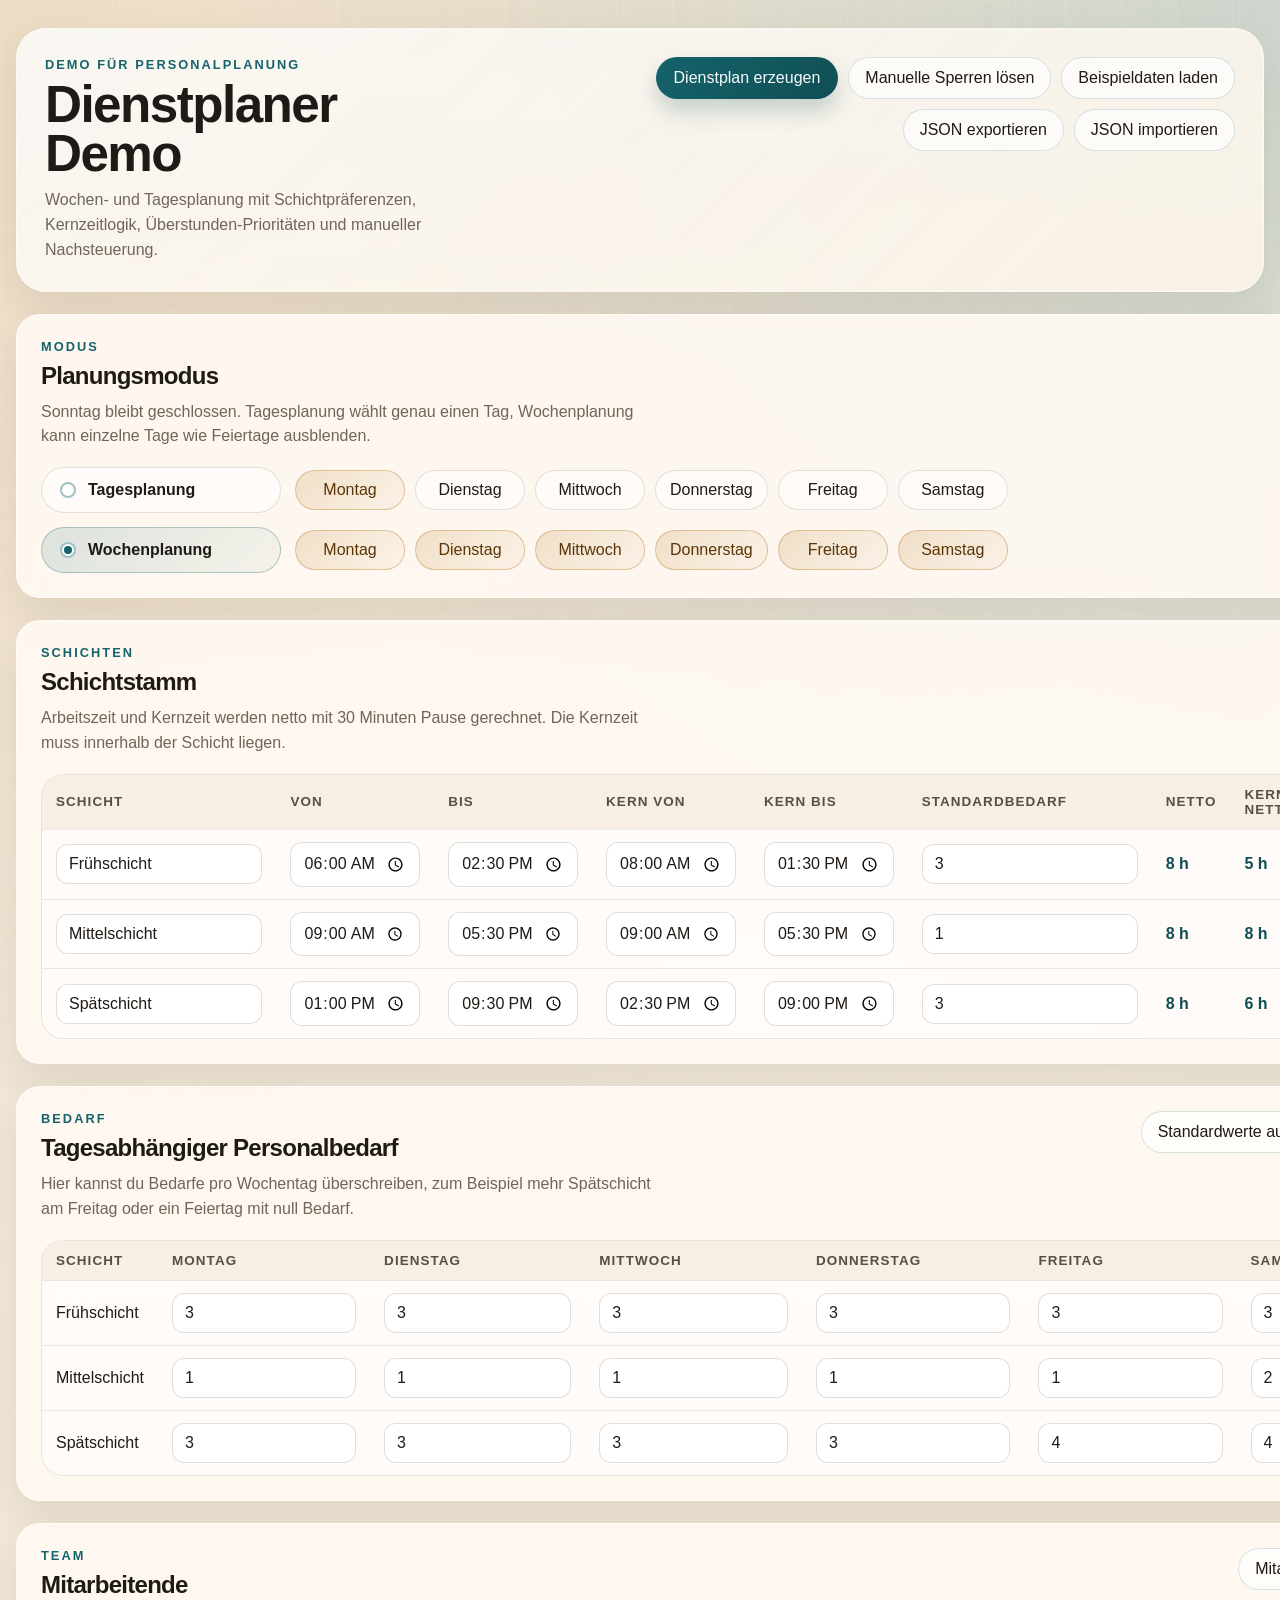
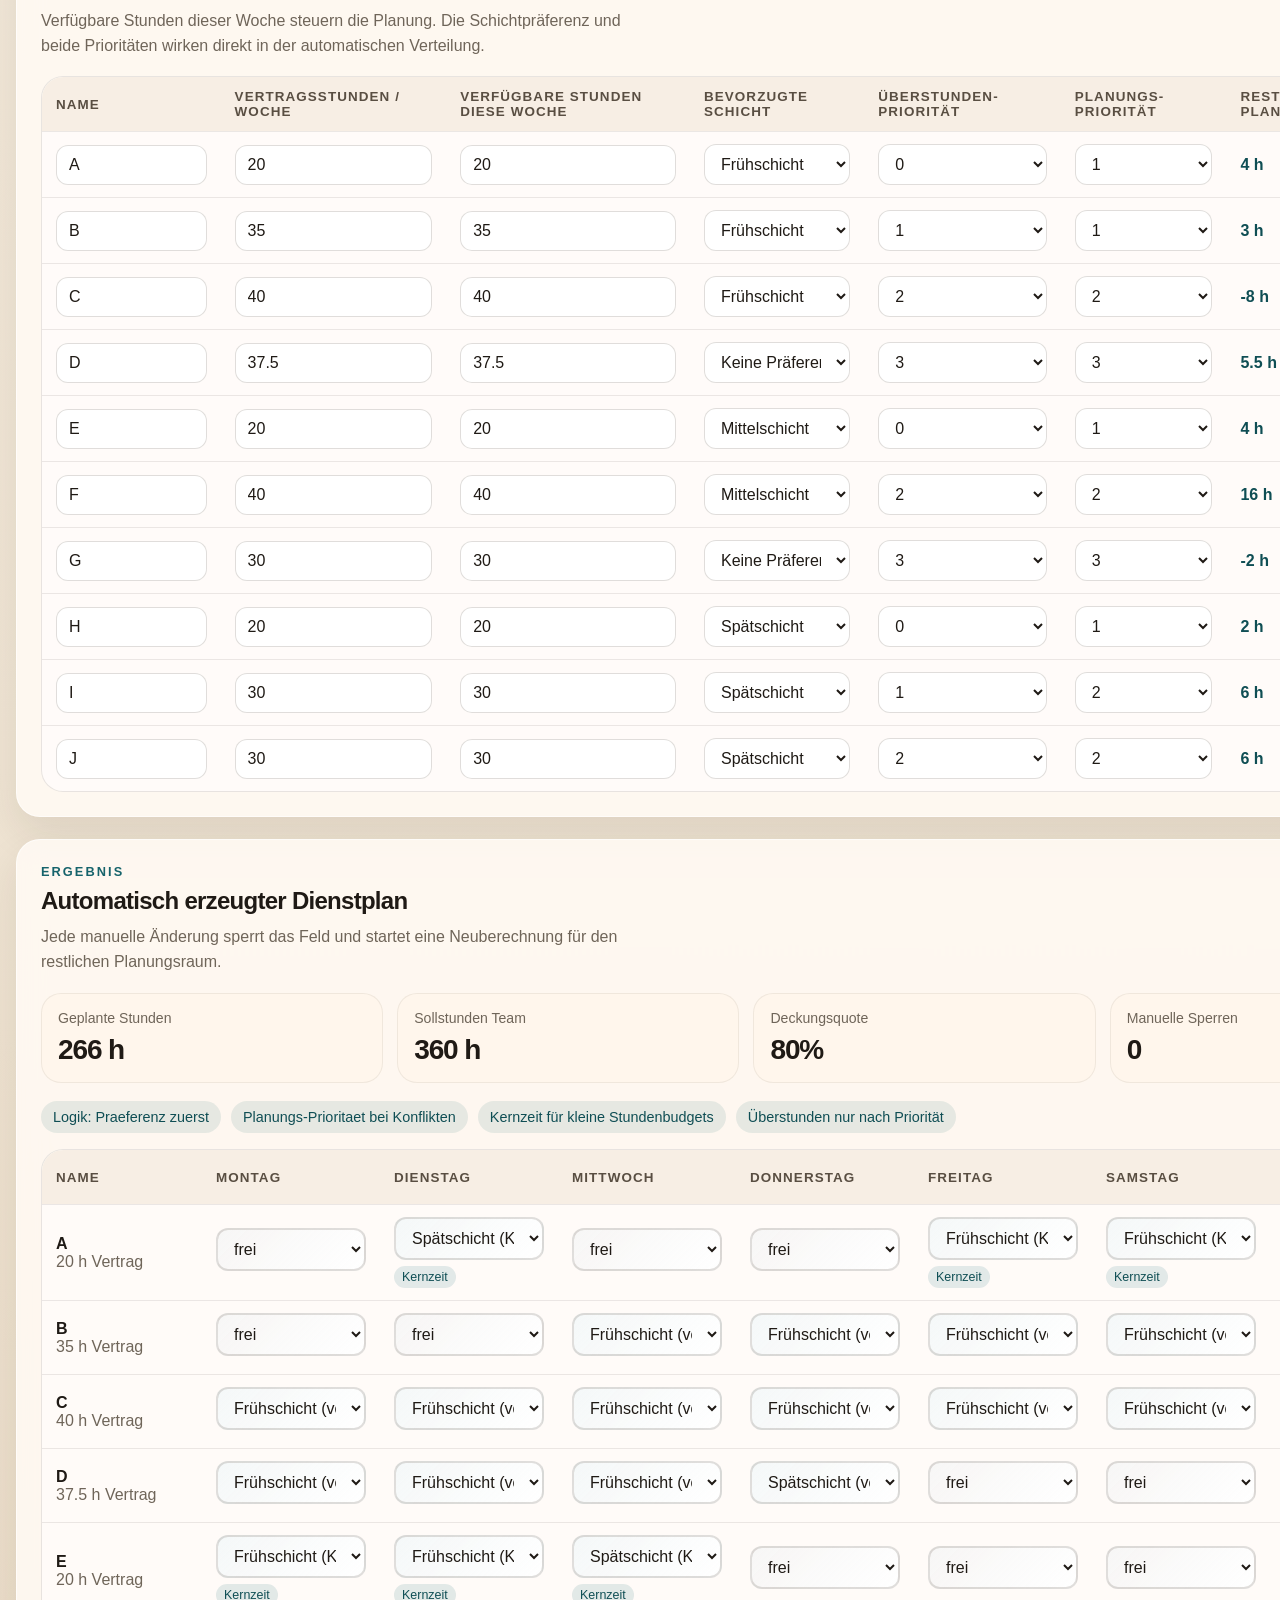
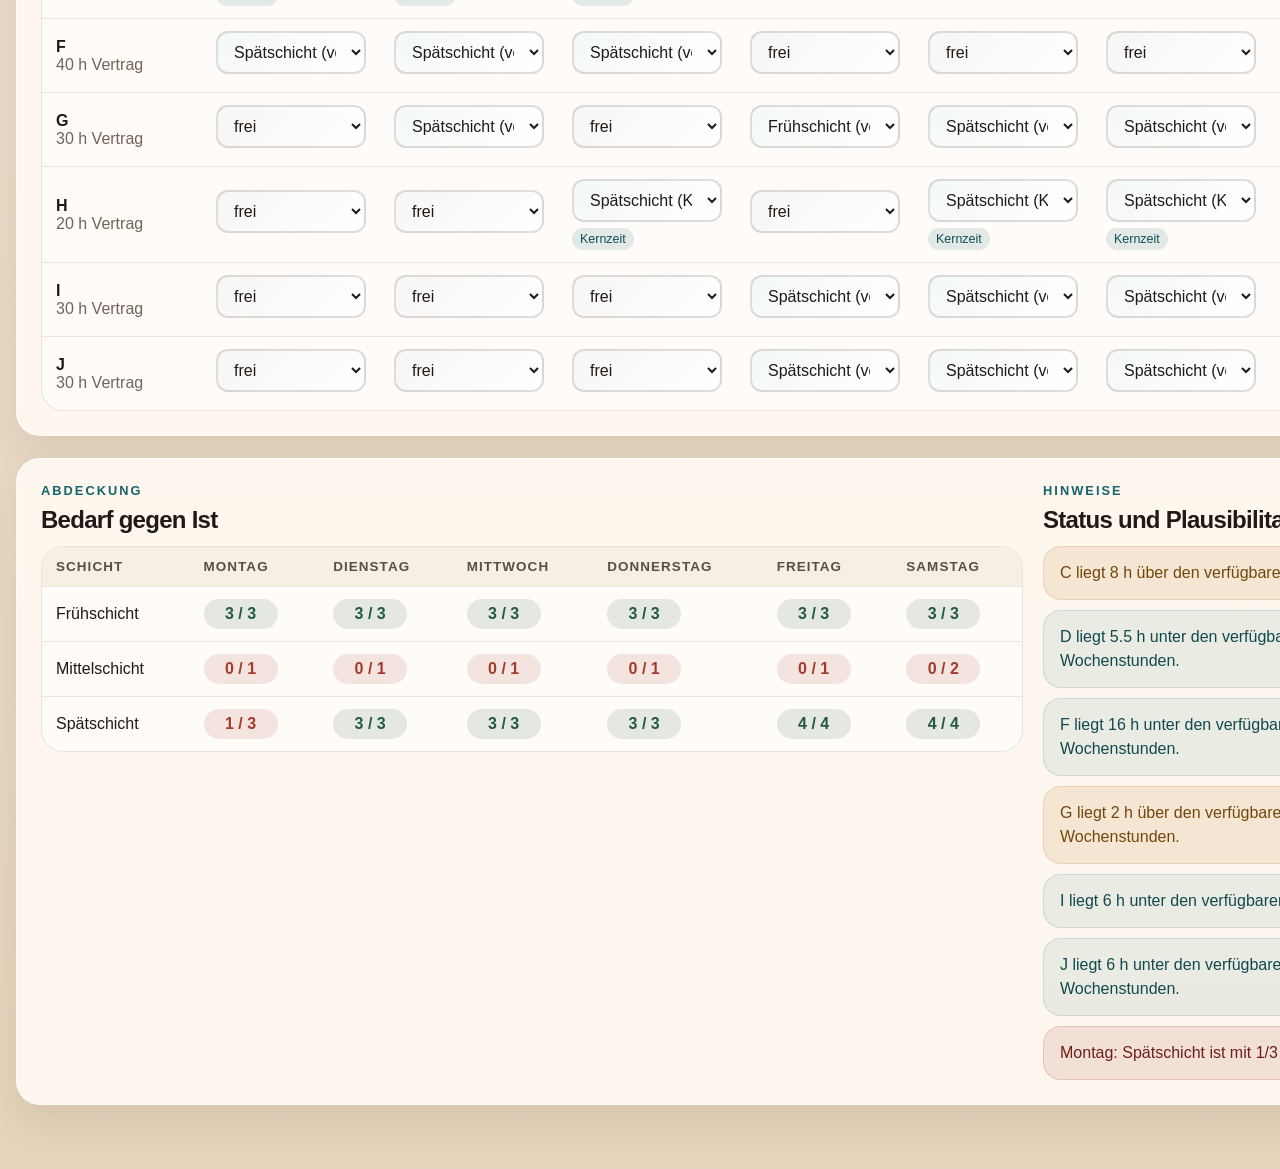
==== Dientsplan Demo/index.html @ a8983b0c "1.0.0" ====
<!doctype html>
<html lang="de">
  <head>
    <meta charset="utf-8" />
    <meta name="viewport" content="width=device-width, initial-scale=1" />
    <title>Dienstplan Demo</title>
    <link rel="stylesheet" href="styles.css" />
  </head>
  <body>
    <div class="page-shell">
      <header class="hero">
        <div>
          <p class="eyebrow">Demo für Personalplanung</p>
          <h1>Dienstplaner Demo</h1>
          <p class="hero-copy">
            Wochen- und Tagesplanung mit Schichtpräferenzen, Kernzeitlogik,
            Überstunden-Prioritäten und manueller Nachsteuerung.
          </p>
        </div>
        <div class="hero-actions">
          <button class="primary-button" id="generateButton" type="button">
            Dienstplan erzeugen
          </button>
          <button class="secondary-button" id="resetLocksButton" type="button">
            Manuelle Sperren lösen
          </button>
          <button class="secondary-button" id="loadSampleButton" type="button">
            Beispieldaten laden
          </button>
          <button class="secondary-button" id="exportButton" type="button">
            JSON exportieren
          </button>
          <button class="secondary-button" id="importButton" type="button">
            JSON importieren
          </button>
          <input id="importFileInput" type="file" accept=".json" hidden />
        </div>
      </header>

      <main class="layout">
        <section class="panel">
          <div class="section-header">
            <div>
              <p class="eyebrow">Modus</p>
              <h2>Planungsmodus</h2>
              <p class="section-copy">
                Sonntag bleibt geschlossen. Tagesplanung wählt genau einen Tag,
                Wochenplanung kann einzelne Tage wie Feiertage ausblenden.
              </p>
            </div>
          </div>
          <div id="modeControls" class="mode-grid"></div>
        </section>

        <section class="panel">
          <div class="section-header">
            <div>
              <p class="eyebrow">Schichten</p>
              <h2>Schichtstamm</h2>
              <p class="section-copy">
                Arbeitszeit und Kernzeit werden netto mit 30 Minuten Pause
                gerechnet. Die Kernzeit muss innerhalb der Schicht liegen.
              </p>
            </div>
            <div class="table-actions">
              <button class="secondary-button" id="addShiftButton" type="button">
                Schicht hinzufügen
              </button>
            </div>
          </div>
          <div class="table-wrap">
            <table>
              <thead>
                <tr>
                  <th>Schicht</th>
                  <th>Von</th>
                  <th>Bis</th>
                  <th>Kern von</th>
                  <th>Kern bis</th>
                  <th>Standardbedarf</th>
                  <th>Netto</th>
                  <th>Kernzeit netto</th>
                  <th></th>
                </tr>
              </thead>
              <tbody id="shiftTableBody"></tbody>
            </table>
          </div>
        </section>

        <section class="panel">
          <div class="section-header">
            <div>
              <p class="eyebrow">Bedarf</p>
              <h2>Tagesabhängiger Personalbedarf</h2>
              <p class="section-copy">
                Hier kannst du Bedarfe pro Wochentag überschreiben, zum Beispiel
                mehr Spätschicht am Freitag oder ein Feiertag mit null Bedarf.
              </p>
            </div>
            <div class="table-actions">
              <button
                class="secondary-button"
                id="syncDemandButton"
                type="button"
              >
                Standardwerte auf alle Tage anwenden
              </button>
            </div>
          </div>
          <div class="table-wrap">
            <table>
              <thead>
                <tr>
                  <th>Schicht</th>
                  <th>Montag</th>
                  <th>Dienstag</th>
                  <th>Mittwoch</th>
                  <th>Donnerstag</th>
                  <th>Freitag</th>
                  <th>Samstag</th>
                </tr>
              </thead>
              <tbody id="demandTableBody"></tbody>
            </table>
          </div>
        </section>

        <section class="panel">
          <div class="section-header">
            <div>
              <p class="eyebrow">Team</p>
              <h2>Mitarbeitende</h2>
              <p class="section-copy">
                Verfügbare Stunden dieser Woche steuern die Planung. Die
                Schichtpräferenz und beide Prioritäten wirken direkt in der
                automatischen Verteilung.
              </p>
            </div>
            <div class="table-actions">
              <button
                class="secondary-button"
                id="addEmployeeButton"
                type="button"
              >
                Mitarbeitende hinzufügen
              </button>
            </div>
          </div>
          <div class="table-wrap">
            <table>
              <thead>
                <tr>
                  <th>Name</th>
                  <th>Vertragsstunden / Woche</th>
                  <th>Verfügbare Stunden diese Woche</th>
                  <th>Bevorzugte Schicht</th>
                  <th>Überstunden-Priorität</th>
                  <th>Planungs-Priorität</th>
                  <th>Rest nach Planung</th>
                  <th></th>
                </tr>
              </thead>
              <tbody id="employeeTableBody"></tbody>
            </table>
          </div>
        </section>

        <section class="panel">
          <div class="section-header">
            <div>
              <p class="eyebrow">Ergebnis</p>
              <h2>Automatisch erzeugter Dienstplan</h2>
              <p class="section-copy">
                Jede manuelle Änderung sperrt das Feld und startet eine
                Neuberechnung für den restlichen Planungsraum.
              </p>
            </div>
          </div>

          <div id="summaryCards" class="stats-grid"></div>

          <div class="rules-strip">
            <span>Logik: Praeferenz zuerst</span>
            <span>Planungs-Prioritaet bei Konflikten</span>
            <span>Kernzeit für kleine Stundenbudgets</span>
            <span>Überstunden nur nach Priorität</span>
          </div>

          <div class="table-wrap">
            <table>
              <thead id="scheduleTableHead"></thead>
              <tbody id="scheduleTableBody"></tbody>
            </table>
          </div>
        </section>

        <section class="panel two-column-panel">
          <div>
            <div class="section-header compact">
              <div>
                <p class="eyebrow">Abdeckung</p>
                <h2>Bedarf gegen Ist</h2>
              </div>
            </div>
            <div class="table-wrap">
              <table>
                <thead>
                  <tr>
                    <th>Schicht</th>
                    <th>Montag</th>
                    <th>Dienstag</th>
                    <th>Mittwoch</th>
                    <th>Donnerstag</th>
                    <th>Freitag</th>
                    <th>Samstag</th>
                  </tr>
                </thead>
                <tbody id="coverageTableBody"></tbody>
              </table>
            </div>
          </div>

          <div>
            <div class="section-header compact">
              <div>
                <p class="eyebrow">Hinweise</p>
                <h2>Status und Plausibilitaet</h2>
              </div>
            </div>
            <div id="statusList" class="status-list"></div>
          </div>
        </section>
      </main>
    </div>

    <script src="app.js"></script>
  </body>
</html>
---- Dientsplan Demo/styles.css ----
:root {
  --bg: #efe4d3;
  --bg-strong: #e6d4bc;
  --panel: rgba(255, 250, 243, 0.9);
  --panel-strong: rgba(255, 247, 237, 0.97);
  --line: rgba(65, 53, 40, 0.14);
  --ink: #1f1a15;
  --muted: #6f6559;
  --accent: #16636b;
  --accent-soft: rgba(22, 99, 107, 0.12);
  --accent-strong: #0f4e54;
  --gold: #b77115;
  --danger: #a63a2d;
  --danger-soft: rgba(166, 58, 45, 0.12);
  --success: #245b3f;
  --success-soft: rgba(36, 91, 63, 0.12);
  --shadow: 0 18px 40px rgba(47, 36, 24, 0.09);
  --radius: 24px;
}

* {
  box-sizing: border-box;
}

body {
  margin: 0;
  min-height: 100vh;
  font-family: "Aptos", "Trebuchet MS", "Segoe UI Variable", "Segoe UI",
    sans-serif;
  color: var(--ink);
  background:
    radial-gradient(circle at top left, rgba(183, 113, 21, 0.15), transparent 28%),
    radial-gradient(circle at top right, rgba(22, 99, 107, 0.18), transparent 24%),
    linear-gradient(180deg, #f6eee2 0%, var(--bg) 54%, var(--bg-strong) 100%);
}

body::before {
  content: "";
  position: fixed;
  inset: 0;
  pointer-events: none;
  background-image:
    linear-gradient(rgba(255, 255, 255, 0.16) 1px, transparent 1px),
    linear-gradient(90deg, rgba(255, 255, 255, 0.16) 1px, transparent 1px);
  background-size: 56px 56px;
  mask-image: linear-gradient(180deg, rgba(0, 0, 0, 0.65), transparent);
}

.page-shell {
  width: min(1500px, calc(100% - 32px));
  margin: 0 auto;
  padding: 28px 0 64px;
}

.hero {
  display: flex;
  justify-content: space-between;
  gap: 24px;
  padding: 28px;
  border: 1px solid rgba(255, 255, 255, 0.55);
  border-radius: 30px;
  background:
    linear-gradient(135deg, rgba(255, 255, 255, 0.78), rgba(255, 247, 237, 0.86)),
    linear-gradient(180deg, rgba(22, 99, 107, 0.04), rgba(183, 113, 21, 0.08));
  box-shadow: var(--shadow);
  backdrop-filter: blur(14px);
}

.hero h1,
.section-header h2 {
  margin: 0;
  font-weight: 700;
  letter-spacing: -0.03em;
}

.hero h1 {
  font-size: clamp(2rem, 4vw, 3.5rem);
  line-height: 0.96;
  max-width: 12ch;
}

.hero-copy,
.section-copy {
  margin: 10px 0 0;
  max-width: 70ch;
  color: var(--muted);
  line-height: 1.55;
}

.eyebrow {
  margin: 0 0 8px;
  font-size: 0.8rem;
  font-weight: 700;
  letter-spacing: 0.16em;
  text-transform: uppercase;
  color: var(--accent);
}

.hero-actions,
.table-actions {
  display: flex;
  flex-wrap: wrap;
  gap: 10px;
  align-content: flex-start;
  justify-content: flex-end;
}

button,
input,
select {
  font: inherit;
}

button {
  border: none;
  cursor: pointer;
  transition:
    transform 0.18s ease,
    background-color 0.18s ease,
    border-color 0.18s ease,
    opacity 0.18s ease;
}

button:hover {
  transform: translateY(-1px);
}

button:active {
  transform: translateY(0);
}

.primary-button,
.secondary-button,
.chip-button,
.mode-selector,
.day-chip {
  border-radius: 999px;
}

.primary-button {
  padding: 12px 18px;
  background: linear-gradient(135deg, var(--accent), var(--accent-strong));
  color: #f8fbfb;
  box-shadow: 0 12px 22px rgba(15, 78, 84, 0.22);
}

.secondary-button {
  padding: 11px 16px;
  border: 1px solid rgba(22, 99, 107, 0.18);
  background: rgba(255, 255, 255, 0.66);
  color: var(--ink);
}

.layout {
  display: grid;
  gap: 22px;
  margin-top: 22px;
}

.panel {
  padding: 24px;
  border-radius: var(--radius);
  border: 1px solid rgba(255, 255, 255, 0.58);
  background: var(--panel);
  box-shadow: var(--shadow);
  backdrop-filter: blur(14px);
}

.section-header {
  display: flex;
  align-items: flex-start;
  justify-content: space-between;
  gap: 20px;
  margin-bottom: 18px;
}

.section-header.compact {
  margin-bottom: 12px;
}

.mode-grid {
  display: grid;
  gap: 14px;
}

.mode-row {
  display: grid;
  grid-template-columns: minmax(180px, 240px) 1fr;
  gap: 14px;
  align-items: center;
}

.mode-selector {
  display: inline-flex;
  align-items: center;
  justify-content: flex-start;
  gap: 12px;
  width: 100%;
  padding: 13px 18px;
  border: 1px solid var(--line);
  background: rgba(255, 255, 255, 0.58);
  color: var(--ink);
  font-weight: 700;
}

.mode-selector.is-active {
  border-color: rgba(22, 99, 107, 0.3);
  background: linear-gradient(135deg, rgba(22, 99, 107, 0.14), rgba(22, 99, 107, 0.04));
}

.selector-dot {
  width: 16px;
  height: 16px;
  border-radius: 50%;
  border: 2px solid rgba(22, 99, 107, 0.4);
  background: #fff;
  position: relative;
  flex-shrink: 0;
}

.mode-selector.is-active .selector-dot::after {
  content: "";
  position: absolute;
  inset: 2px;
  border-radius: 50%;
  background: var(--accent);
}

.day-chip-row {
  display: flex;
  flex-wrap: wrap;
  gap: 10px;
}

.day-chip {
  padding: 10px 14px;
  border: 1px solid var(--line);
  background: rgba(255, 255, 255, 0.55);
  color: var(--ink);
  min-width: 110px;
}

.day-chip.is-active {
  border-color: rgba(183, 113, 21, 0.35);
  background: linear-gradient(135deg, rgba(183, 113, 21, 0.18), rgba(183, 113, 21, 0.04));
  color: #5c3507;
}

.day-chip.is-closed {
  opacity: 0.46;
}

.table-wrap {
  overflow-x: auto;
  border-radius: 22px;
  border: 1px solid rgba(65, 53, 40, 0.12);
  background: rgba(255, 255, 255, 0.58);
}

table {
  width: 100%;
  border-collapse: collapse;
  min-width: 980px;
}

th,
td {
  padding: 12px 14px;
  border-bottom: 1px solid rgba(65, 53, 40, 0.1);
  text-align: left;
  vertical-align: middle;
}

thead th {
  position: sticky;
  top: 0;
  z-index: 1;
  background: rgba(247, 239, 228, 0.96);
  color: #594e42;
  font-size: 0.84rem;
  text-transform: uppercase;
  letter-spacing: 0.08em;
}

tbody tr:last-child td {
  border-bottom: none;
}

input[type="text"],
input[type="time"],
input[type="number"],
select {
  width: 100%;
  min-width: 0;
  padding: 10px 12px;
  border-radius: 12px;
  border: 1px solid rgba(65, 53, 40, 0.16);
  background: rgba(255, 255, 255, 0.9);
  color: var(--ink);
}

input:focus,
select:focus {
  outline: 2px solid rgba(22, 99, 107, 0.22);
  border-color: rgba(22, 99, 107, 0.45);
}

.metric-cell {
  font-weight: 700;
  color: var(--accent-strong);
}

.remove-button {
  width: 40px;
  height: 40px;
  border-radius: 12px;
  border: 1px solid rgba(166, 58, 45, 0.2);
  background: rgba(166, 58, 45, 0.08);
  color: var(--danger);
  font-size: 1rem;
}

.stats-grid {
  display: grid;
  grid-template-columns: repeat(auto-fit, minmax(180px, 1fr));
  gap: 14px;
  margin-bottom: 18px;
}

.stat-card {
  padding: 16px;
  border-radius: 20px;
  background: var(--panel-strong);
  border: 1px solid rgba(65, 53, 40, 0.08);
}

.stat-label {
  display: block;
  margin-bottom: 8px;
  color: var(--muted);
  font-size: 0.88rem;
}

.stat-value {
  font-size: 1.75rem;
  font-weight: 700;
  letter-spacing: -0.04em;
}

.rules-strip {
  display: flex;
  flex-wrap: wrap;
  gap: 10px;
  margin-bottom: 16px;
}

.rules-strip span,
.pill {
  display: inline-flex;
  align-items: center;
  gap: 8px;
  padding: 8px 12px;
  border-radius: 999px;
  background: rgba(22, 99, 107, 0.1);
  color: var(--accent-strong);
  font-size: 0.9rem;
}

.schedule-name-cell {
  min-width: 160px;
}

.assignment-wrapper {
  display: grid;
  gap: 6px;
}

.assignment-select {
  min-width: 150px;
  border-width: 2px;
  background:
    linear-gradient(135deg, color-mix(in srgb, var(--cell-accent, #ddd) 16%, white), white);
}

.assignment-select.is-free {
  --cell-accent: rgba(111, 101, 89, 0.35);
}

.assignment-select.is-full,
.assignment-select.is-core {
  --cell-accent: rgba(22, 99, 107, 0.28);
}

.assignment-select.is-manual {
  box-shadow: inset 0 0 0 2px rgba(183, 113, 21, 0.22);
}

.assignment-select.is-closed {
  background: rgba(111, 101, 89, 0.08);
  color: var(--muted);
}

.assignment-meta {
  display: flex;
  flex-wrap: wrap;
  gap: 6px;
}

.mini-tag {
  display: inline-flex;
  align-items: center;
  padding: 4px 8px;
  border-radius: 999px;
  background: rgba(255, 255, 255, 0.72);
  color: var(--muted);
  font-size: 0.78rem;
}

.mini-tag.manual {
  background: rgba(183, 113, 21, 0.14);
  color: #74450a;
}

.mini-tag.core {
  background: rgba(22, 99, 107, 0.12);
  color: var(--accent-strong);
}

.coverage-chip {
  display: inline-flex;
  justify-content: center;
  min-width: 74px;
  padding: 6px 10px;
  border-radius: 999px;
  font-weight: 700;
}

.coverage-chip.ok {
  background: var(--success-soft);
  color: var(--success);
}

.coverage-chip.warn {
  background: rgba(183, 113, 21, 0.14);
  color: #7b4b0b;
}

.coverage-chip.bad {
  background: var(--danger-soft);
  color: var(--danger);
}

.status-list {
  display: grid;
  gap: 10px;
}

.status-item {
  padding: 14px 16px;
  border-radius: 18px;
  background: rgba(255, 255, 255, 0.66);
  border: 1px solid rgba(65, 53, 40, 0.1);
  line-height: 1.5;
}

.status-item.error {
  background: var(--danger-soft);
  border-color: rgba(166, 58, 45, 0.18);
  color: #6d2018;
}

.status-item.warn {
  background: rgba(183, 113, 21, 0.12);
  border-color: rgba(183, 113, 21, 0.18);
  color: #72470b;
}

.status-item.info {
  background: rgba(22, 99, 107, 0.08);
  border-color: rgba(22, 99, 107, 0.14);
  color: #11494f;
}

.two-column-panel {
  display: grid;
  grid-template-columns: 1.25fr 0.95fr;
  gap: 20px;
}

.muted {
  color: var(--muted);
}

@media (max-width: 1100px) {
  .hero,
  .section-header,
  .mode-row,
  .two-column-panel {
    grid-template-columns: 1fr;
    display: grid;
  }

  .hero-actions,
  .table-actions {
    justify-content: flex-start;
  }

  .mode-row {
    gap: 10px;
  }
}

@media (max-width: 720px) {
  .page-shell {
    width: min(100% - 18px, 100%);
    padding-top: 18px;
  }

  .hero,
  .panel {
    padding: 18px;
    border-radius: 22px;
  }

  .day-chip {
    min-width: 96px;
  }

  .stats-grid {
    grid-template-columns: repeat(2, minmax(0, 1fr));
  }
}
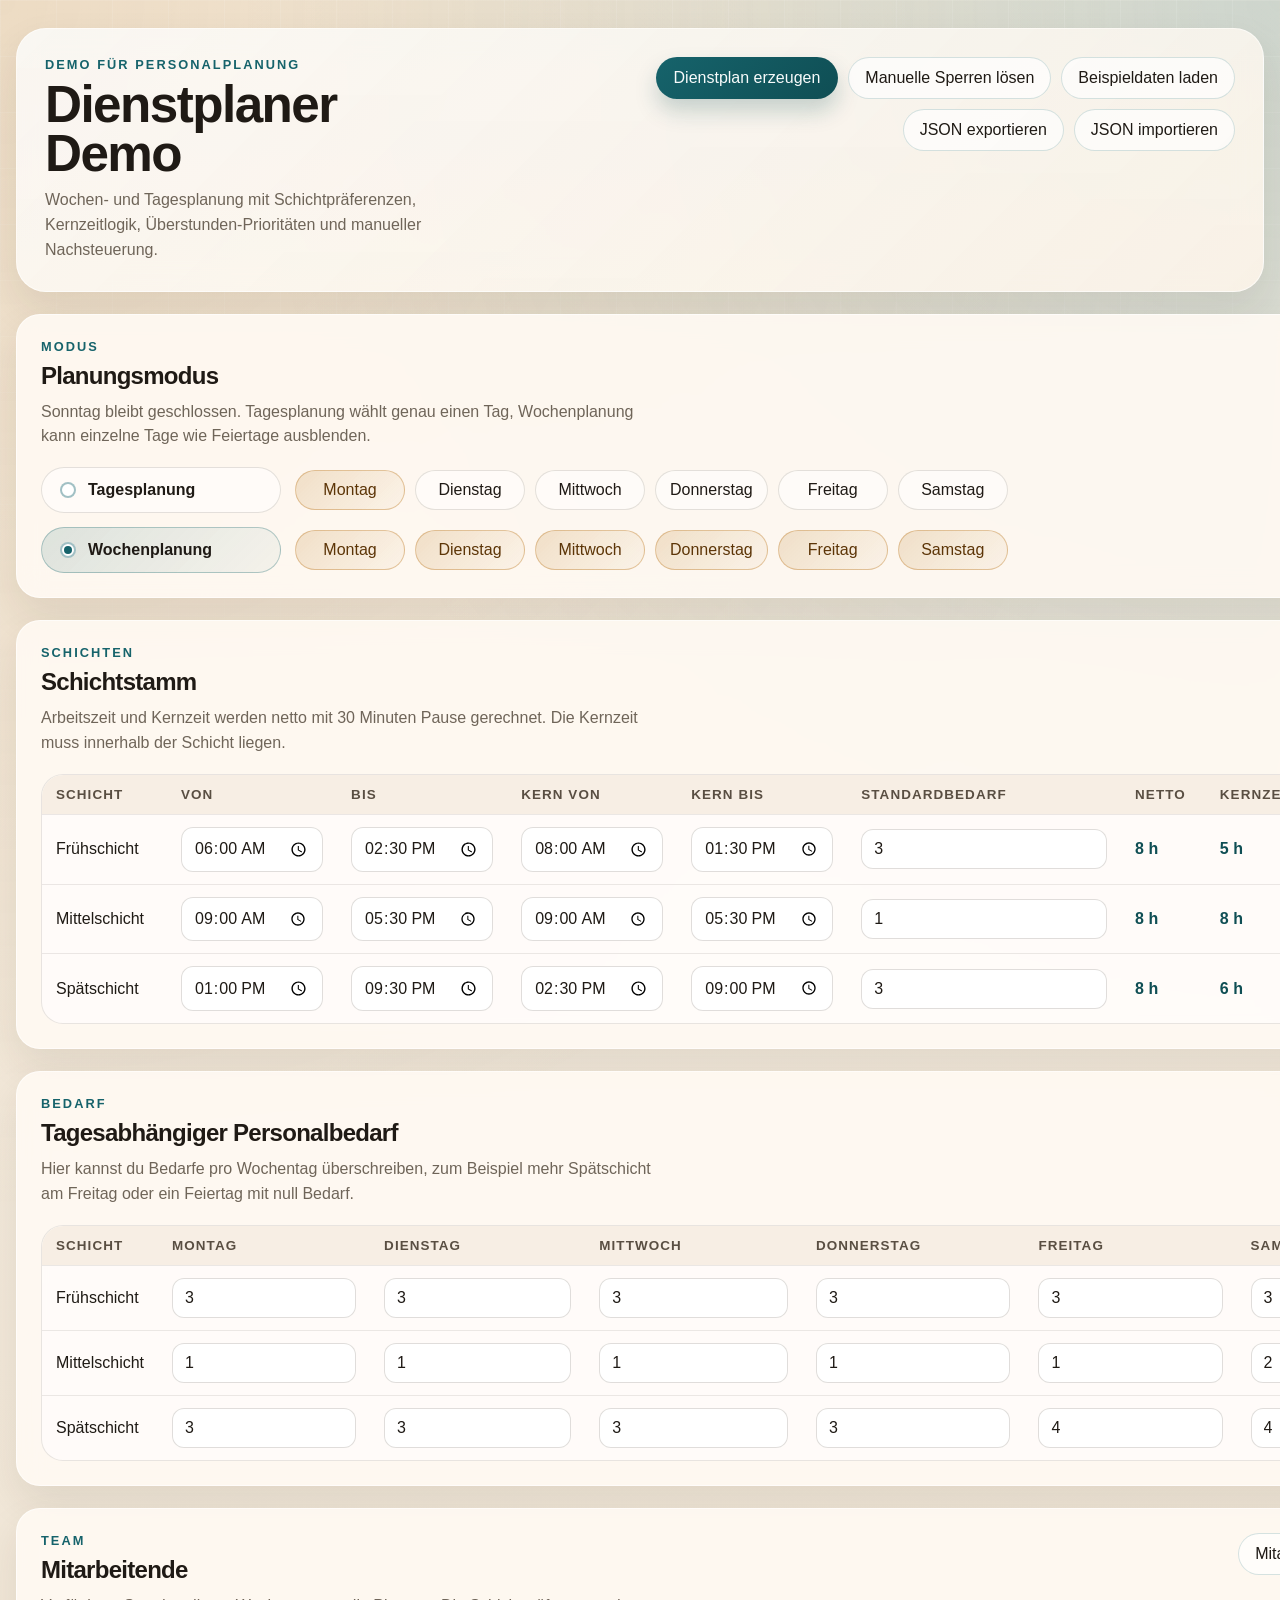
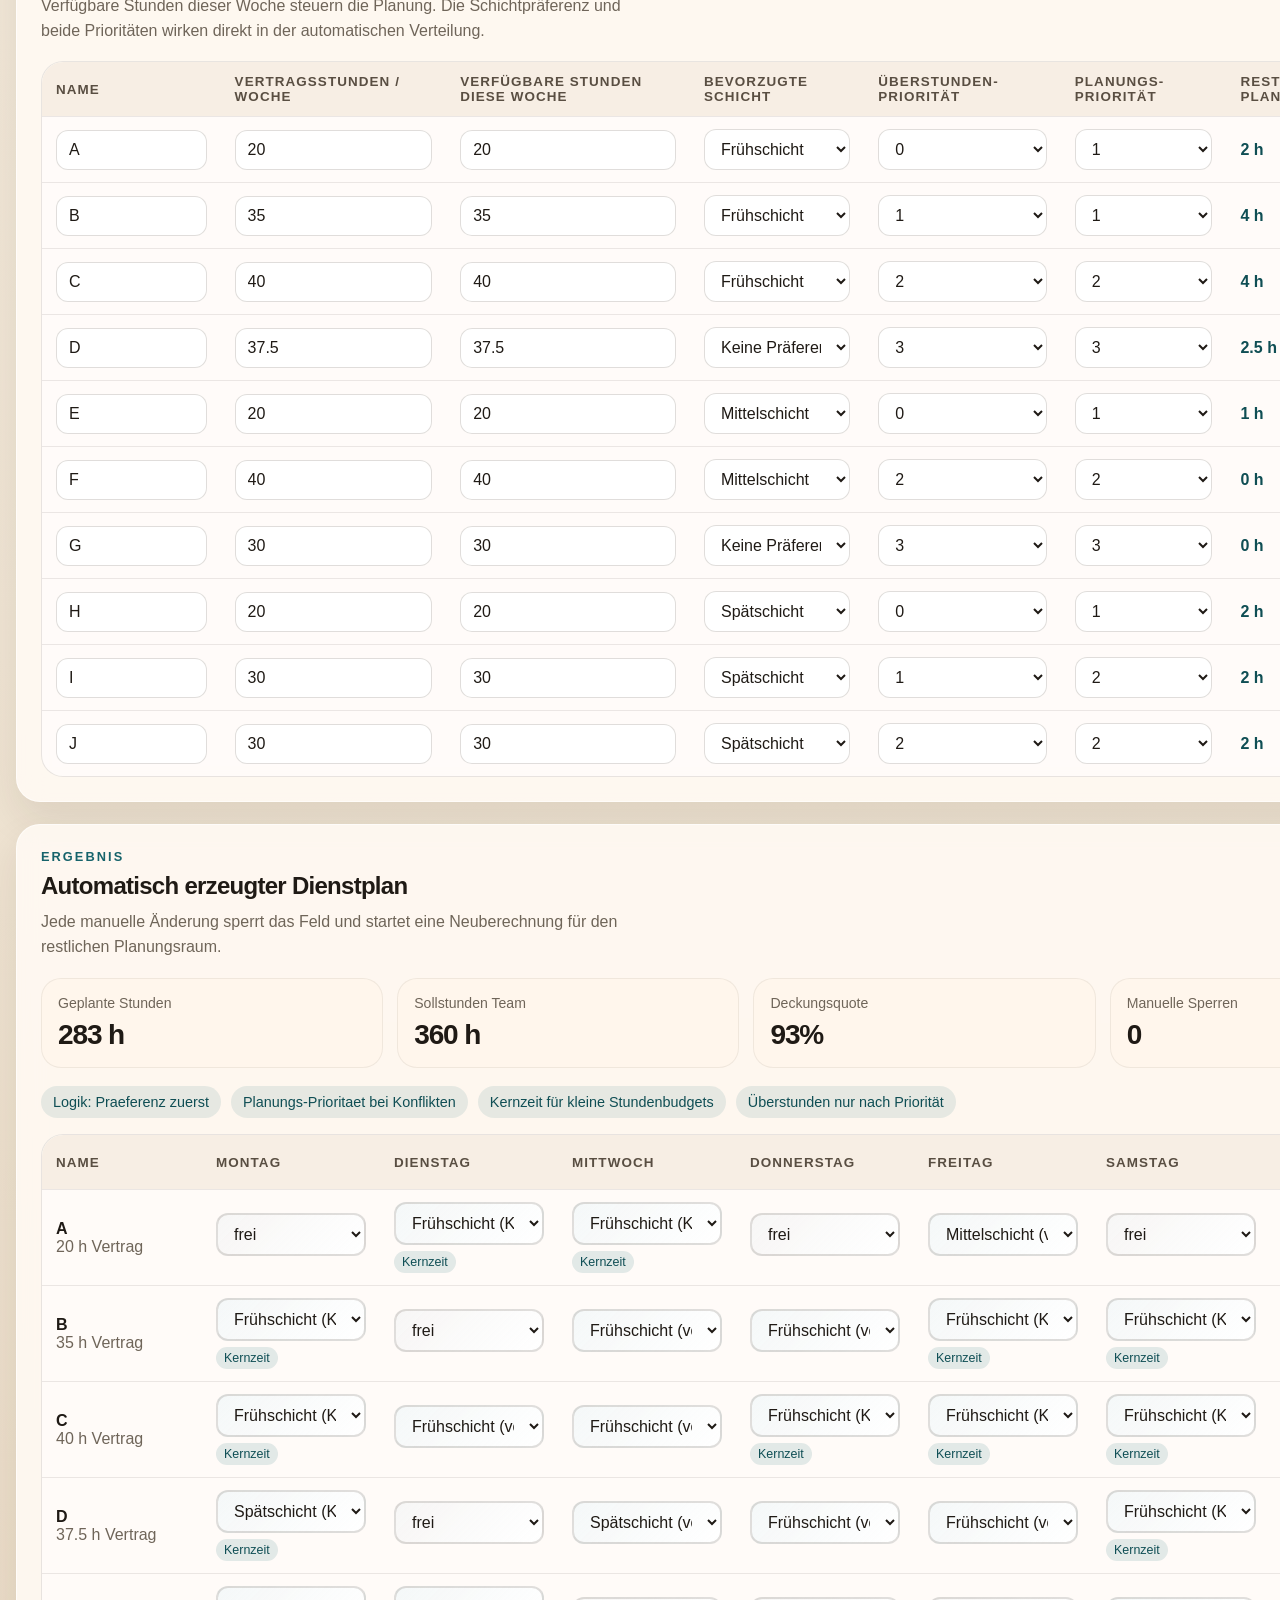
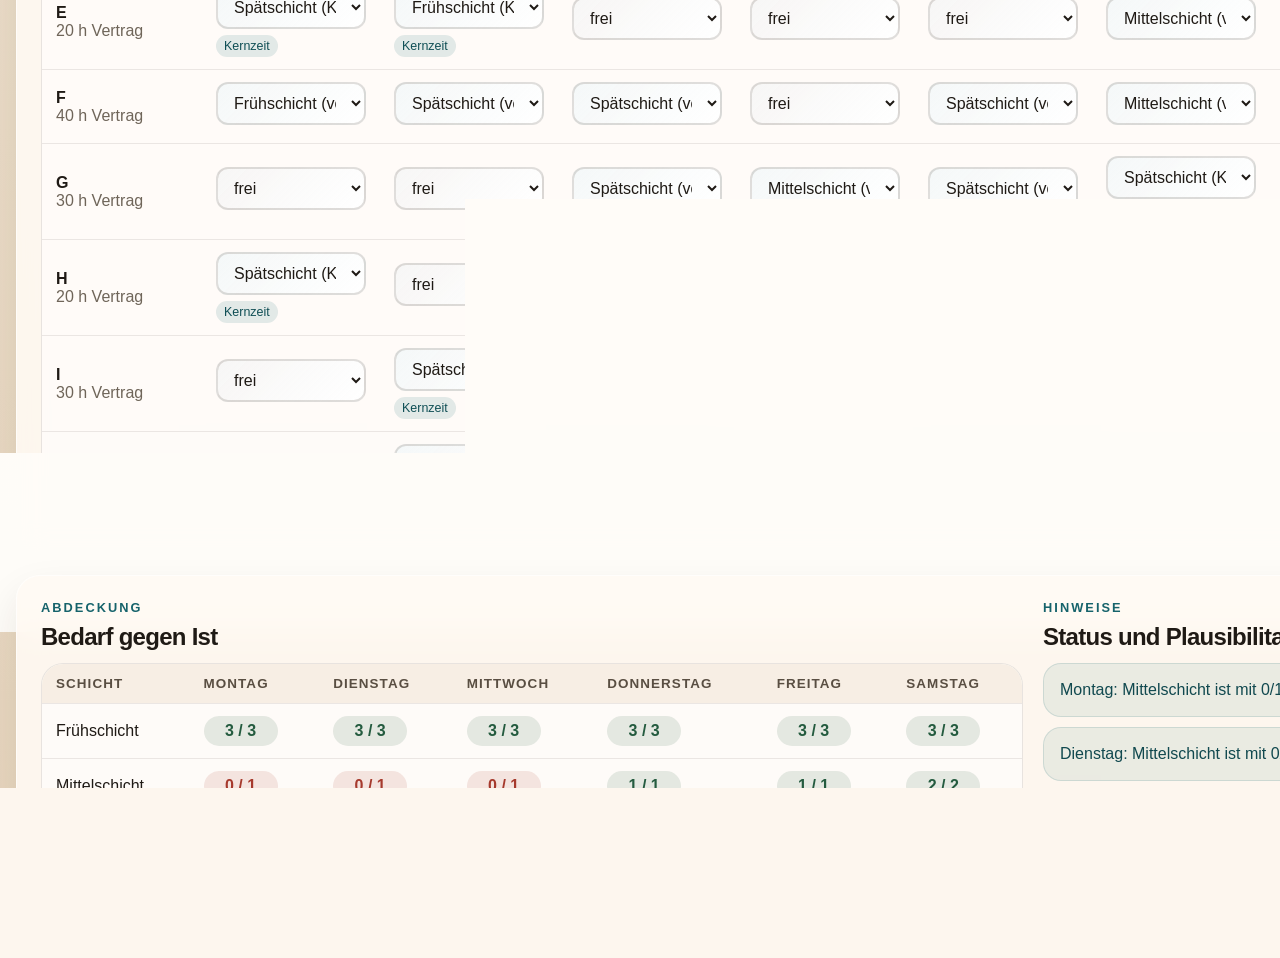
==== commit 625e91ac: "4.1.0" ====
--- a/Dientsplan Demo/index.html
+++ b/Dientsplan Demo/index.html
@@ -62,11 +62,6 @@
                 gerechnet. Die Kernzeit muss innerhalb der Schicht liegen.
               </p>
             </div>
-            <div class="table-actions">
-              <button class="secondary-button" id="addShiftButton" type="button">
-                Schicht hinzufügen
-              </button>
-            </div>
           </div>
           <div class="table-wrap">
             <table>
@@ -97,15 +92,6 @@
                 Hier kannst du Bedarfe pro Wochentag überschreiben, zum Beispiel
                 mehr Spätschicht am Freitag oder ein Feiertag mit null Bedarf.
               </p>
-            </div>
-            <div class="table-actions">
-              <button
-                class="secondary-button"
-                id="syncDemandButton"
-                type="button"
-              >
-                Standardwerte auf alle Tage anwenden
-              </button>
             </div>
           </div>
           <div class="table-wrap">
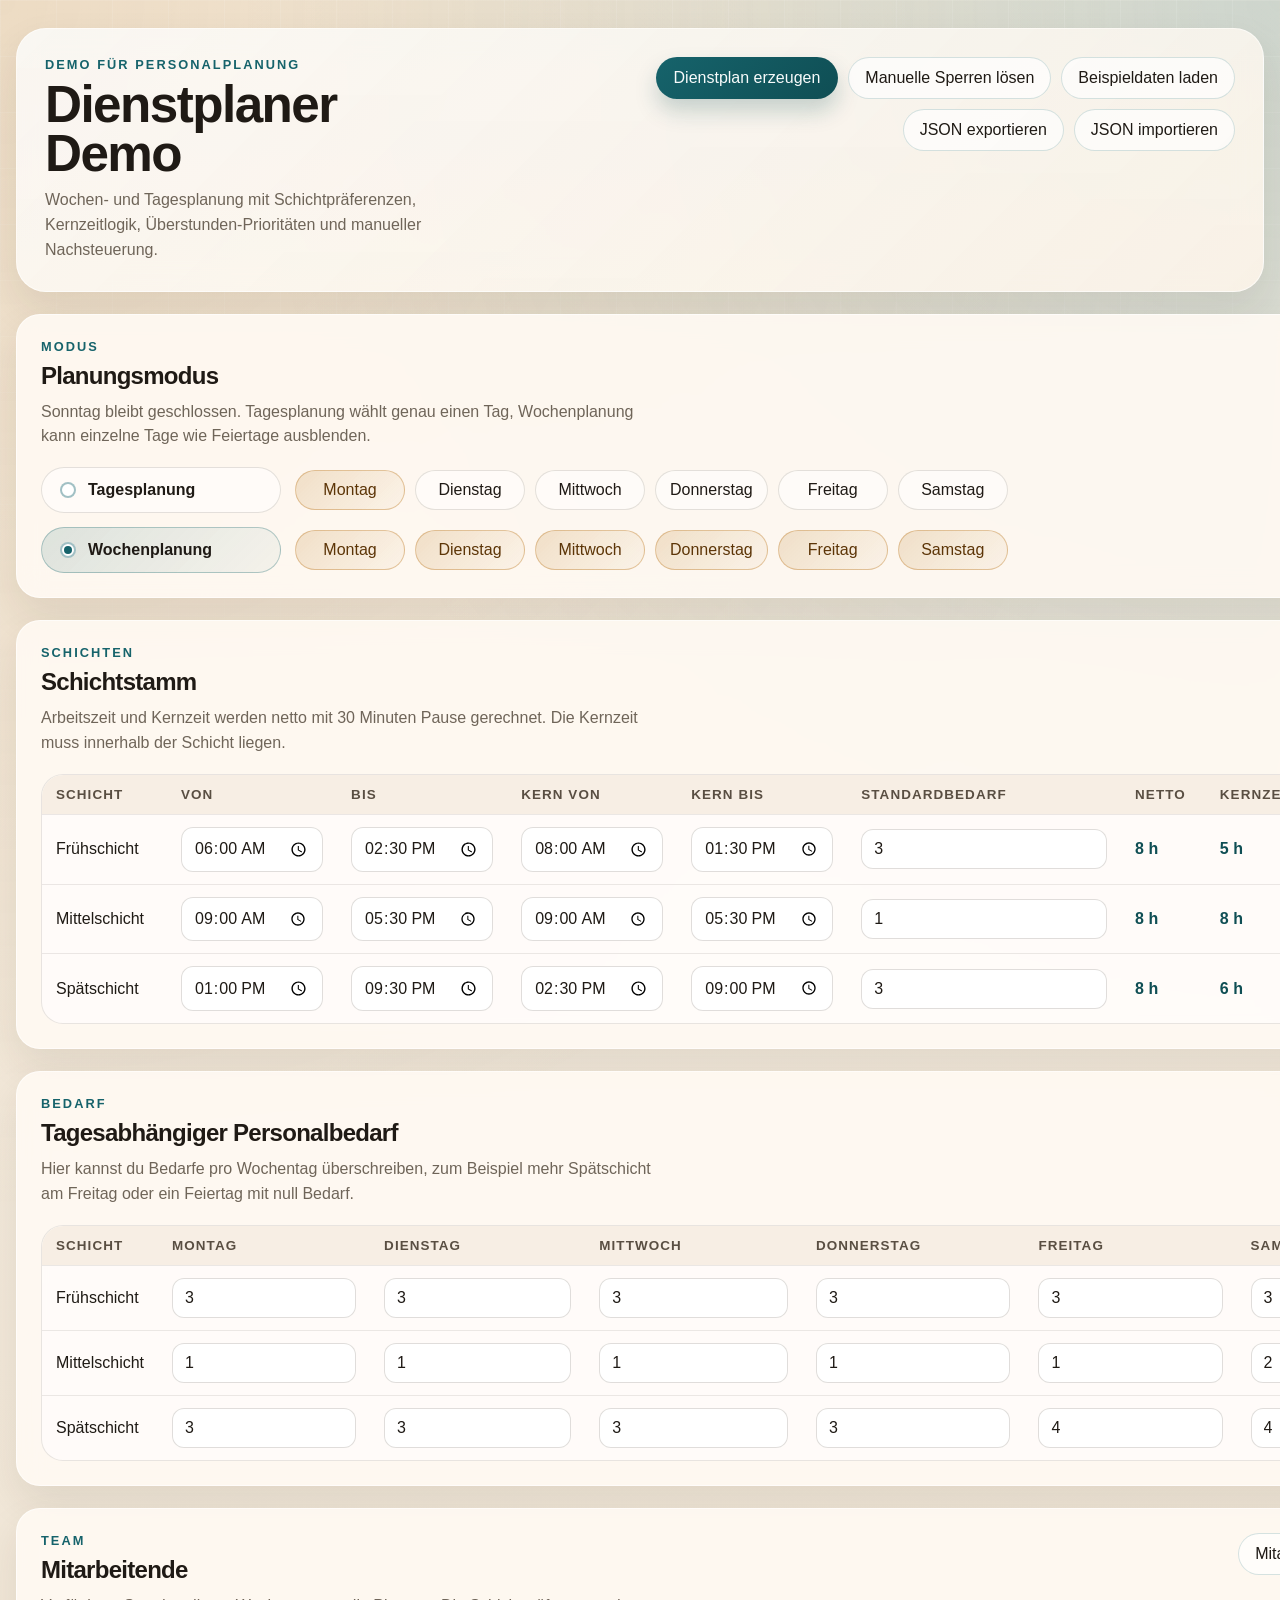
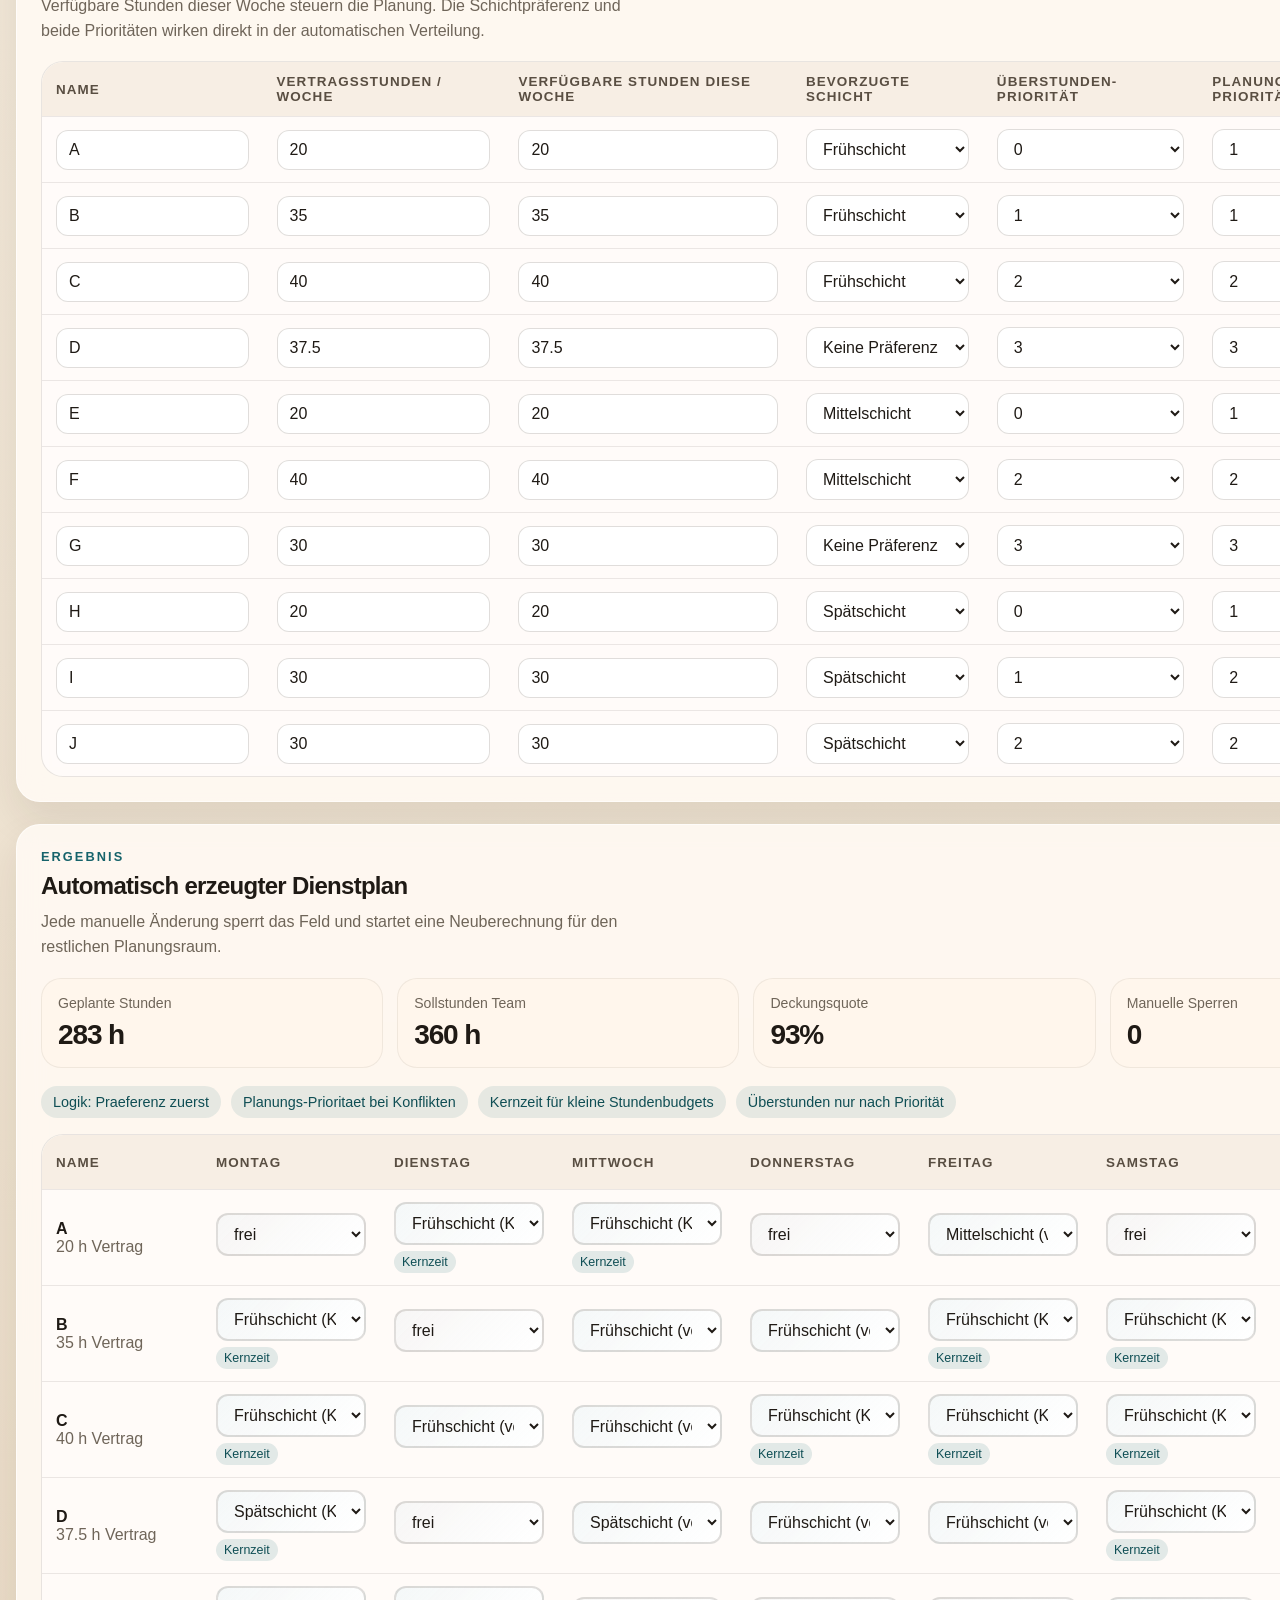
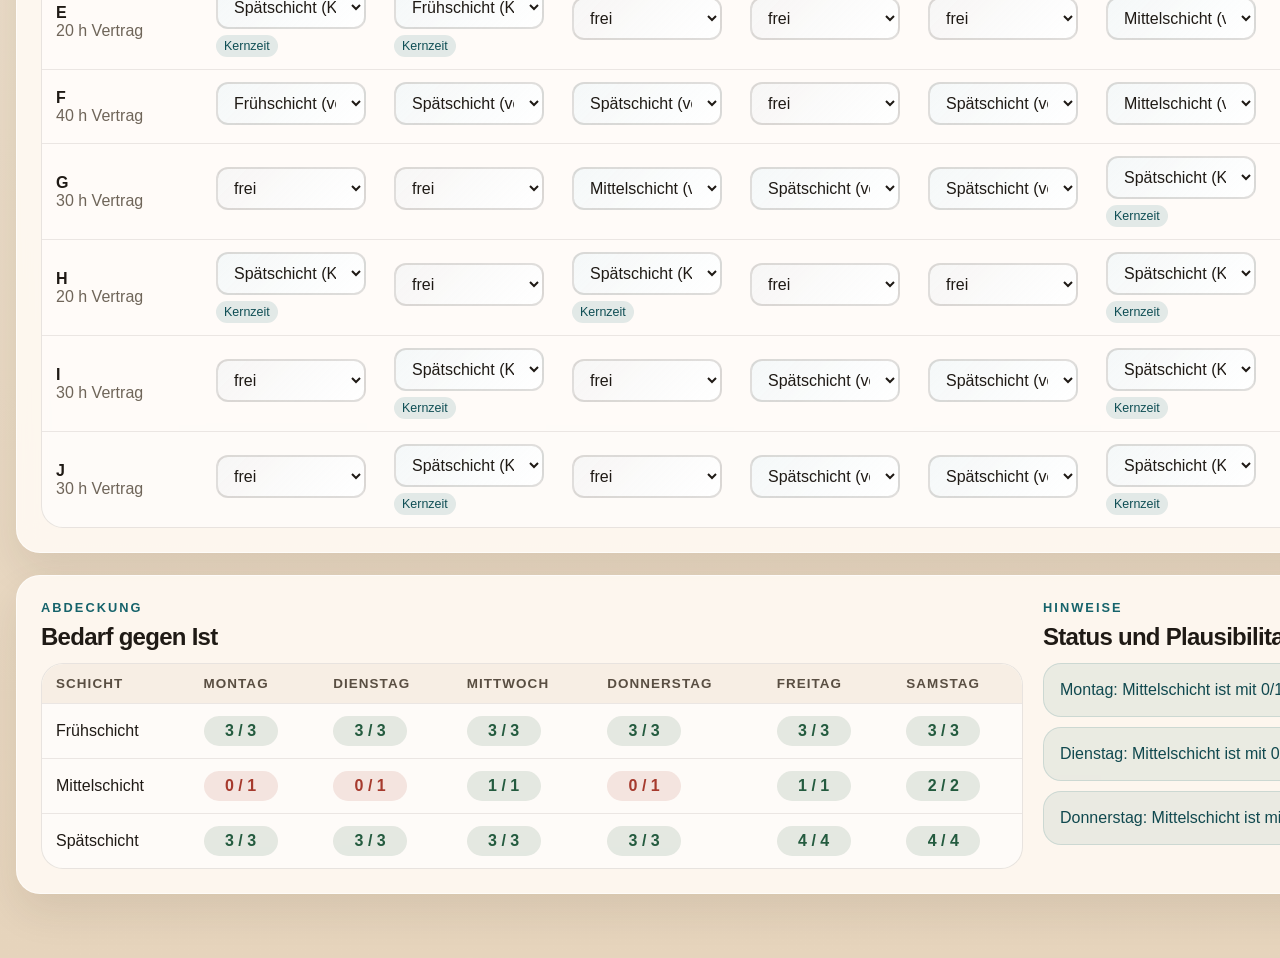
==== commit 38b834e1: "4.3.0" ====
--- a/Dientsplan Demo/index.html
+++ b/Dientsplan Demo/index.html
@@ -143,7 +143,6 @@
                   <th>Bevorzugte Schicht</th>
                   <th>Überstunden-Priorität</th>
                   <th>Planungs-Priorität</th>
-                  <th>Rest nach Planung</th>
                   <th></th>
                 </tr>
               </thead>
